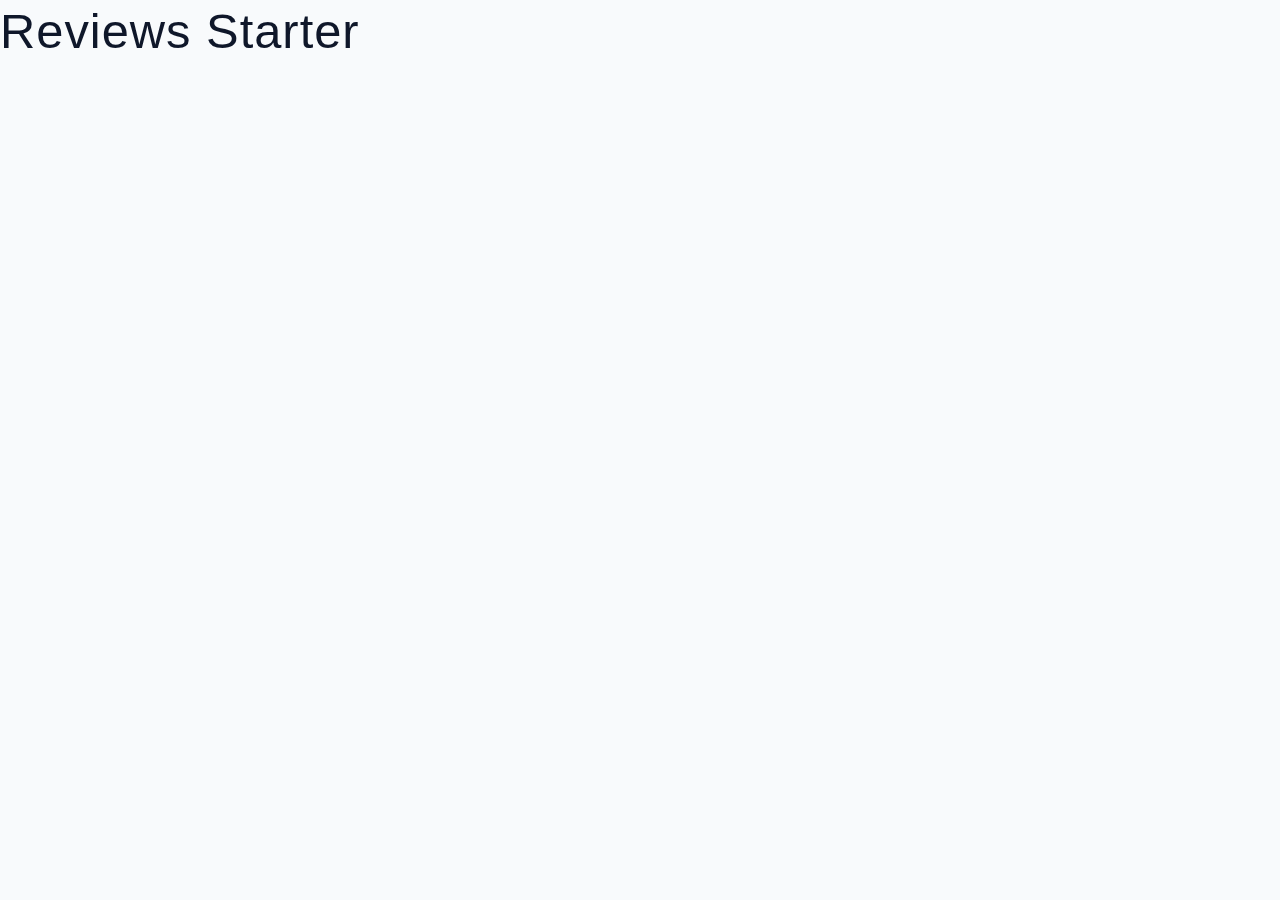
==== 04-reviews/starter/index.html @ 1a457a47 "first commit" ====
<!DOCTYPE html>
<html lang="en">
  <head>
    <meta charset="UTF-8" />
    <meta http-equiv="X-UA-Compatible" content="IE=edge" />
    <meta name="viewport" content="width=device-width, initial-scale=1.0" />
    <title>Reviews || Starter</title>
    <!-- normalize -->
    <link rel="stylesheet" href="./normalize.css" />
    <!-- font-awesome -->
    <link
      rel="stylesheet"
      href="https://cdnjs.cloudflare.com/ajax/libs/font-awesome/5.14.0/css/all.min.css"
    />
    <!-- main css -->
    <link rel="stylesheet" href="./main.css" />
  </head>
  <body>
    <!-- https://res.cloudinary.com/diqqf3eq2/image/upload/v1586883334/person-1_rfzshl.jpg -->
    <h1>reviews starter</h1>
  </body>
</html>
---- 04-reviews/starter/main.css ----
*,
::after,
::before {
  box-sizing: border-box;
}
/* fonts */

@import url('https://fonts.googleapis.com/css2?family=Roboto:wght@400;500;600&family=Montserrat&display=swap');
html {
  font-size: 100%;
} /*16px*/

:root {
  /* colors */
  --primary-100: #e2e0ff;
  --primary-200: #c1beff;
  --primary-300: #a29dff;
  --primary-400: #837dff;
  --primary-500: #645cff;
  --primary-600: #504acc;
  --primary-700: #3c3799;
  --primary-800: #282566;
  --primary-900: #141233;

  /* grey */
  --grey-50: #f8fafc;
  --grey-100: #f1f5f9;
  --grey-200: #e2e8f0;
  --grey-300: #cbd5e1;
  --grey-400: #94a3b8;
  --grey-500: #64748b;
  --grey-600: #475569;
  --grey-700: #334155;
  --grey-800: #1e293b;
  --grey-900: #0f172a;
  /* rest of the colors */
  --black: #222;
  --white: #fff;
  --red-light: #f8d7da;
  --red-dark: #842029;
  --green-light: #d1e7dd;
  --green-dark: #0f5132;

  /* fonts  */
  --headingFont: 'Roboto', sans-serif;
  --bodyFont: 'Nunito', sans-serif;
  --smallText: 0.7em;
  /* rest of the vars */
  --backgroundColor: var(--grey-50);
  --textColor: var(--grey-900);
  --borderRadius: 0.25rem;
  --letterSpacing: 1px;
  --transition: 0.3s ease-in-out all;
  --max-width: 1120px;
  --fixed-width: 600px;

  /* box shadow*/
  --shadow-1: 0 1px 3px 0 rgba(0, 0, 0, 0.1), 0 1px 2px 0 rgba(0, 0, 0, 0.06);
  --shadow-2: 0 4px 6px -1px rgba(0, 0, 0, 0.1),
    0 2px 4px -1px rgba(0, 0, 0, 0.06);
  --shadow-3: 0 10px 15px -3px rgba(0, 0, 0, 0.1),
    0 4px 6px -2px rgba(0, 0, 0, 0.05);
  --shadow-4: 0 20px 25px -5px rgba(0, 0, 0, 0.1),
    0 10px 10px -5px rgba(0, 0, 0, 0.04);
}

body {
  background: var(--backgroundColor);
  font-family: var(--bodyFont);
  font-weight: 400;
  line-height: 1.75;
  color: var(--textColor);
}

p {
  margin-bottom: 1.5rem;
  max-width: 40em;
}

h1,
h2,
h3,
h4,
h5 {
  margin: 0;
  margin-bottom: 1.38rem;
  font-family: var(--headingFont);
  font-weight: 400;
  line-height: 1.3;
  text-transform: capitalize;
  letter-spacing: var(--letterSpacing);
}

h1 {
  margin-top: 0;
  font-size: 3.052rem;
}

h2 {
  font-size: 2.441rem;
}

h3 {
  font-size: 1.953rem;
}

h4 {
  font-size: 1.563rem;
}

h5 {
  font-size: 1.25rem;
}

small,
.text-small {
  font-size: var(--smallText);
}

a {
  text-decoration: none;
}
ul {
  list-style-type: none;
  padding: 0;
}

.img {
  width: 100%;
  display: block;
  object-fit: cover;
}
/* buttons */

.btn {
  cursor: pointer;
  color: var(--white);
  background: var(--primary-500);
  border: transparent;
  border-radius: var(--borderRadius);
  letter-spacing: var(--letterSpacing);
  padding: 0.375rem 0.75rem;
  box-shadow: var(--shadow-1);
  transition: var(--transition);
  text-transform: capitalize;
  display: inline-block;
}
.btn:hover {
  background: var(--primary-700);
  box-shadow: var(--shadow-3);
}
.btn-hipster {
  color: var(--primary-500);
  background: var(--primary-200);
}
.btn-hipster:hover {
  color: var(--primary-200);
  background: var(--primary-700);
}
.btn-block {
  width: 100%;
}

/* alerts */
.alert {
  padding: 0.375rem 0.75rem;
  margin-bottom: 1rem;
  border-color: transparent;
  border-radius: var(--borderRadius);
}

.alert-danger {
  color: var(--red-dark);
  background: var(--red-light);
}
.alert-success {
  color: var(--green-dark);
  background: var(--green-light);
}
/* form */

.form {
  width: 90vw;
  max-width: var(--fixed-width);
  background: var(--white);
  border-radius: var(--borderRadius);
  box-shadow: var(--shadow-2);
  padding: 2rem 2.5rem;
  margin: 3rem auto;
}
.form-label {
  display: block;
  font-size: var(--smallText);
  margin-bottom: 0.5rem;
  text-transform: capitalize;
  letter-spacing: var(--letterSpacing);
}
.form-input,
.form-textarea {
  width: 100%;
  padding: 0.375rem 0.75rem;
  border-radius: var(--borderRadius);
  background: var(--backgroundColor);
  border: 1px solid var(--grey-200);
}

.form-row {
  margin-bottom: 1rem;
}

.form-textarea {
  height: 7rem;
}
::placeholder {
  font-family: inherit;
  color: var(--grey-400);
}
.form-alert {
  color: var(--red-dark);
  letter-spacing: var(--letterSpacing);
  text-transform: capitalize;
}
/* alert */

@keyframes spinner {
  to {
    transform: rotate(360deg);
  }
}

.loading {
  width: 6rem;
  height: 6rem;
  border: 5px solid var(--grey-400);
  border-radius: 50%;
  border-top-color: var(--primary-500);
  animation: spinner 0.6s linear infinite;
}
.loading {
  margin: 0 auto;
}
/* title */

.title {
  text-align: center;
}

.title-underline {
  background: var(--primary-500);
  width: 7rem;
  height: 0.25rem;
  margin: 0 auto;
  margin-top: -1rem;
}

/*
=============== 
Reviews
===============
*/
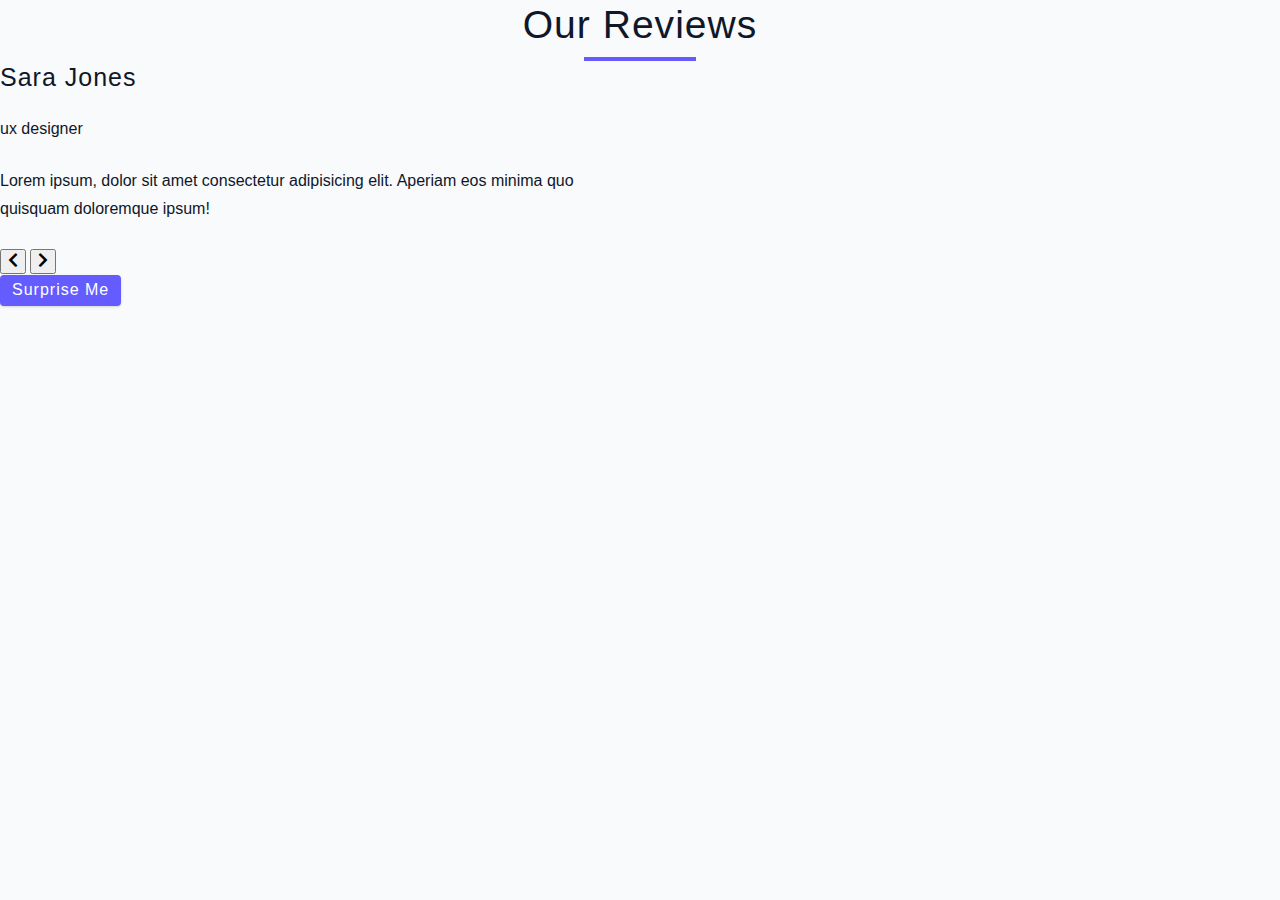
==== commit 8021a4fc: "reviews html" ====
--- a/04-reviews/starter/index.html
+++ b/04-reviews/starter/index.html
@@ -1,22 +1,48 @@
 <!DOCTYPE html>
 <html lang="en">
-  <head>
-    <meta charset="UTF-8" />
-    <meta http-equiv="X-UA-Compatible" content="IE=edge" />
-    <meta name="viewport" content="width=device-width, initial-scale=1.0" />
-    <title>Reviews || Starter</title>
-    <!-- normalize -->
-    <link rel="stylesheet" href="./normalize.css" />
-    <!-- font-awesome -->
-    <link
-      rel="stylesheet"
-      href="https://cdnjs.cloudflare.com/ajax/libs/font-awesome/5.14.0/css/all.min.css"
-    />
-    <!-- main css -->
-    <link rel="stylesheet" href="./main.css" />
-  </head>
-  <body>
-    <!-- https://res.cloudinary.com/diqqf3eq2/image/upload/v1586883334/person-1_rfzshl.jpg -->
-    <h1>reviews starter</h1>
-  </body>
-</html>
+
+<head>
+  <meta charset="UTF-8" />
+  <meta http-equiv="X-UA-Compatible" content="IE=edge" />
+  <meta name="viewport" content="width=device-width, initial-scale=1.0" />
+  <title>Reviews || Starter</title>
+  <!-- normalize -->
+  <link rel="stylesheet" href="./normalize.css" />
+  <!-- font-awesome -->
+  <link rel="stylesheet" href="https://cdnjs.cloudflare.com/ajax/libs/font-awesome/5.14.0/css/all.min.css" />
+  <!-- main css -->
+  <link rel="stylesheet" href="./main.css" />
+</head>
+
+<body>
+  <!-- https://res.cloudinary.com/diqqf3eq2/image/upload/v1586883334/person-1_rfzshl.jpg -->
+  <main>
+    <div class="container">
+      <!-- title -->
+      <div class="title">
+        <h2>our reviews</h2>
+        <div class="title-underline">
+        </div>
+      </div>
+      <!-- review -->
+      <article class="review">
+        <div class="img-container">
+          <img src="https://res.cloudinary.com/diqqf3eq2/image/upload/v1586883334/person-1_rfzshl.jpg" class="img"
+            id="person-img" alt="">
+        </div>
+        <h4 id="author">sara jones</h4>
+        <p id="job">ux designer</p>
+        <p class="info">Lorem ipsum, dolor sit amet consectetur adipisicing elit. Aperiam eos minima quo quisquam
+          doloremque ipsum!</p>
+        <div class="button-container">
+          <button type="button" class="prev-btn"><i class="fas fa-chevron-left"></i></button>
+          <button type="button" class="next-btn"><i class="fas fa-chevron-right"></i></button>
+
+        </div>
+        <button class="btn random-btn">surprise me</button>
+      </article>
+    </div>
+  </main>
+</body>
+
+</html>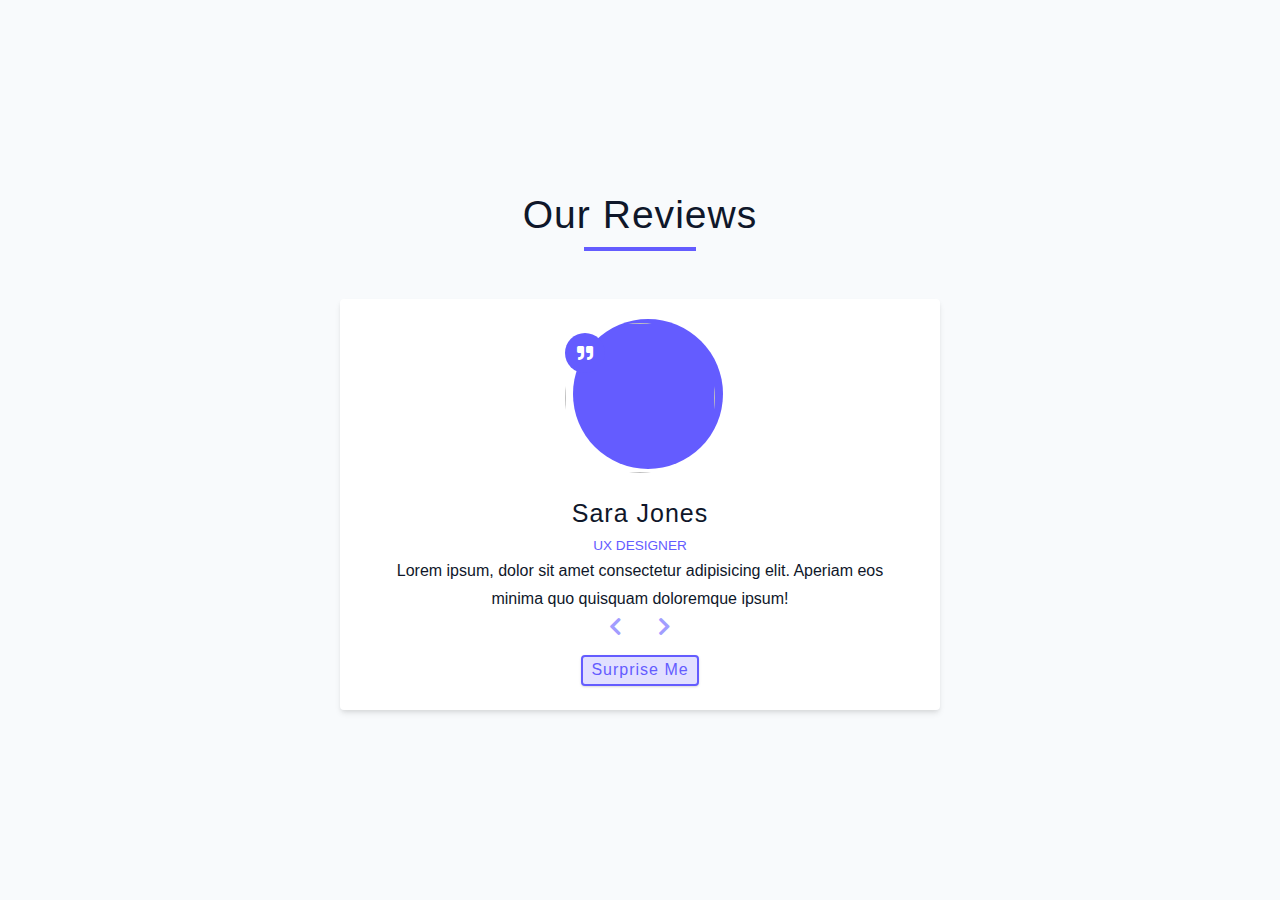
==== commit af217a86: "reviews completed" ====
--- a/04-reviews/starter/index.html
+++ b/04-reviews/starter/index.html
@@ -32,7 +32,7 @@
         </div>
         <h4 id="author">sara jones</h4>
         <p id="job">ux designer</p>
-        <p class="info">Lorem ipsum, dolor sit amet consectetur adipisicing elit. Aperiam eos minima quo quisquam
+        <p id="info">Lorem ipsum, dolor sit amet consectetur adipisicing elit. Aperiam eos minima quo quisquam
           doloremque ipsum!</p>
         <div class="button-container">
           <button type="button" class="prev-btn"><i class="fas fa-chevron-left"></i></button>
--- a/04-reviews/starter/main.css
+++ b/04-reviews/starter/main.css
@@ -3,12 +3,16 @@
 ::before {
   box-sizing: border-box;
 }
+
 /* fonts */
 
 @import url('https://fonts.googleapis.com/css2?family=Roboto:wght@400;500;600&family=Montserrat&display=swap');
+
 html {
   font-size: 100%;
-} /*16px*/
+}
+
+/*16px*/
 
 :root {
   /* colors */
@@ -120,6 +124,7 @@
 a {
   text-decoration: none;
 }
+
 ul {
   list-style-type: none;
   padding: 0;
@@ -130,6 +135,7 @@
   display: block;
   object-fit: cover;
 }
+
 /* buttons */
 
 .btn {
@@ -145,18 +151,22 @@
   text-transform: capitalize;
   display: inline-block;
 }
+
 .btn:hover {
   background: var(--primary-700);
   box-shadow: var(--shadow-3);
 }
+
 .btn-hipster {
   color: var(--primary-500);
   background: var(--primary-200);
 }
+
 .btn-hipster:hover {
   color: var(--primary-200);
   background: var(--primary-700);
 }
+
 .btn-block {
   width: 100%;
 }
@@ -173,10 +183,12 @@
   color: var(--red-dark);
   background: var(--red-light);
 }
+
 .alert-success {
   color: var(--green-dark);
   background: var(--green-light);
 }
+
 /* form */
 
 .form {
@@ -188,6 +200,7 @@
   padding: 2rem 2.5rem;
   margin: 3rem auto;
 }
+
 .form-label {
   display: block;
   font-size: var(--smallText);
@@ -195,6 +208,7 @@
   text-transform: capitalize;
   letter-spacing: var(--letterSpacing);
 }
+
 .form-input,
 .form-textarea {
   width: 100%;
@@ -211,15 +225,18 @@
 .form-textarea {
   height: 7rem;
 }
+
 ::placeholder {
   font-family: inherit;
   color: var(--grey-400);
 }
+
 .form-alert {
   color: var(--red-dark);
   letter-spacing: var(--letterSpacing);
   text-transform: capitalize;
 }
+
 /* alert */
 
 @keyframes spinner {
@@ -236,9 +253,11 @@
   border-top-color: var(--primary-500);
   animation: spinner 0.6s linear infinite;
 }
+
 .loading {
   margin: 0 auto;
 }
+
 /* title */
 
 .title {
@@ -258,3 +277,115 @@
 Reviews
 ===============
 */
+main {
+  min-height: 100vh;
+  display: grid;
+  place-items: center;
+}
+
+.container {
+  width: 80%;
+  max-width: var(--fixed-width);
+}
+
+.review {
+  margin-top: 3rem;
+  background: var(--white);
+  padding: 1.5rem 2rem;
+  border-radius: var(--borderRadius);
+  box-shadow: var(--shadow-2);
+  transition: var(--transition);
+  text-align: center;
+}
+
+.review:hover {
+  box-shadow: var(--shadow-4);
+}
+
+.img-container {
+  position: relative;
+  width: 150px;
+  height: 150px;
+  margin: 0 auto;
+  margin-bottom: 1.5rem;
+}
+
+#person-img {
+  height: 100%;
+  border-radius: 50%;
+  position: relative;
+}
+
+.img-container::before {
+  content: '';
+  width: 100%;
+  height: 100%;
+  background: var(--primary-500);
+  position: absolute;
+  border-radius: 50%;
+  top: -0.25rem;
+  right: -0.5rem;
+}
+
+.img-container::after {
+  position: absolute;
+  top: 0;
+  left: 0;
+  width: 2.5rem;
+  height: 2.5rem;
+  background-color: var(--primary-500);
+  border-radius: 50%;
+  color: var(--white);
+  transform: translateY(25%);
+  font-family: 'Font Awesome 5 Free';
+  content: '\f10e';
+  font-weight: 900;
+  display: grid;
+  place-items: center;
+}
+
+#author {
+  margin-bottom: 0.25rem;
+}
+
+#job {
+  margin-bottom: 0.5rem;
+  text-transform: uppercase;
+  color: var(--primary-500);
+  font-size: 0.85rem;
+  margin: 0 auto;
+}
+
+#info {
+  margin-bottom: 0.75rem;
+  margin: 0 auto;
+}
+
+.prev-btn,
+.next-btn {
+  color: var(--primary-300);
+  font-size: 1.25rem;
+  background: transparent;
+  border-color: transparent;
+  margin: 0 0.5rem;
+  transition: var(--transition);
+  cursor: pointer;
+}
+
+.prev-btn:hover,
+.next-btn:hover {
+  color: var(--primary-500);
+}
+
+.random-btn {
+  margin-top: 0.75rem;
+  background: var(--primary-100);
+  color: var(--primary-500);
+  border: 2px solid var(--primary-500);
+  padding: 0.25rem 0.5rem;
+}
+
+.random-btn:hover {
+  background: var(--primary-500);
+  color: var(--primary-900);
+}